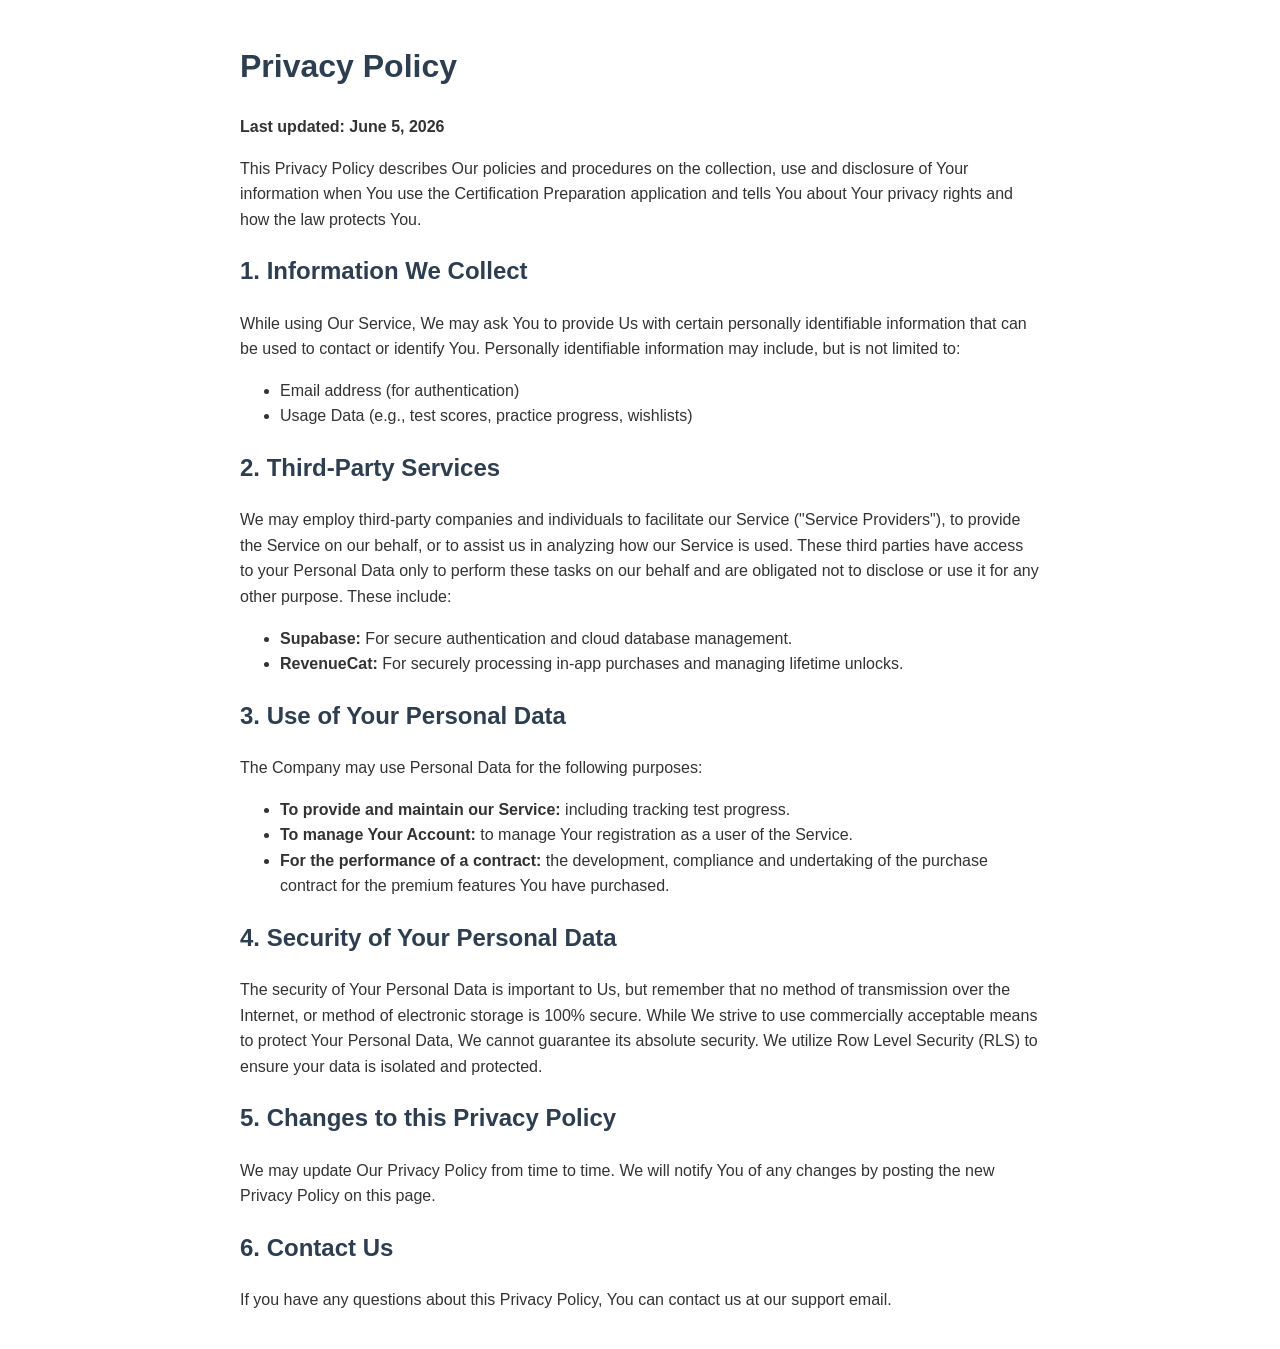
==== certification-policy.html @ d90bf780 "Add certification preparation privacy policy" ====
<!DOCTYPE html>
<html lang="en">
<head>
    <meta charset="UTF-8">
    <meta name="viewport" content="width=device-width, initial-scale=1.0">
    <title>Privacy Policy - Certification Preparation</title>
    <style>
        body { font-family: -apple-system, BlinkMacSystemFont, "Segoe UI", Roboto, Helvetica, Arial, sans-serif; line-height: 1.6; color: #333; max-width: 800px; margin: 0 auto; padding: 20px; }
        h1, h2 { color: #2c3e50; }
        a { color: #3498db; text-decoration: none; }
        a:hover { text-decoration: underline; }
    </style>
</head>
<body>
    <h1>Privacy Policy</h1>
    <p><strong>Last updated: June 5, 2026</strong></p>
    
    <p>This Privacy Policy describes Our policies and procedures on the collection, use and disclosure of Your information when You use the Certification Preparation application and tells You about Your privacy rights and how the law protects You.</p>

    <h2>1. Information We Collect</h2>
    <p>While using Our Service, We may ask You to provide Us with certain personally identifiable information that can be used to contact or identify You. Personally identifiable information may include, but is not limited to:</p>
    <ul>
        <li>Email address (for authentication)</li>
        <li>Usage Data (e.g., test scores, practice progress, wishlists)</li>
    </ul>

    <h2>2. Third-Party Services</h2>
    <p>We may employ third-party companies and individuals to facilitate our Service ("Service Providers"), to provide the Service on our behalf, or to assist us in analyzing how our Service is used. These third parties have access to your Personal Data only to perform these tasks on our behalf and are obligated not to disclose or use it for any other purpose. These include:</p>
    <ul>
        <li><strong>Supabase:</strong> For secure authentication and cloud database management.</li>
        <li><strong>RevenueCat:</strong> For securely processing in-app purchases and managing lifetime unlocks.</li>
    </ul>

    <h2>3. Use of Your Personal Data</h2>
    <p>The Company may use Personal Data for the following purposes:</p>
    <ul>
        <li><strong>To provide and maintain our Service:</strong> including tracking test progress.</li>
        <li><strong>To manage Your Account:</strong> to manage Your registration as a user of the Service.</li>
        <li><strong>For the performance of a contract:</strong> the development, compliance and undertaking of the purchase contract for the premium features You have purchased.</li>
    </ul>

    <h2>4. Security of Your Personal Data</h2>
    <p>The security of Your Personal Data is important to Us, but remember that no method of transmission over the Internet, or method of electronic storage is 100% secure. While We strive to use commercially acceptable means to protect Your Personal Data, We cannot guarantee its absolute security. We utilize Row Level Security (RLS) to ensure your data is isolated and protected.</p>

    <h2>5. Changes to this Privacy Policy</h2>
    <p>We may update Our Privacy Policy from time to time. We will notify You of any changes by posting the new Privacy Policy on this page.</p>

    <h2>6. Contact Us</h2>
    <p>If you have any questions about this Privacy Policy, You can contact us at our support email.</p>
</body>
</html>
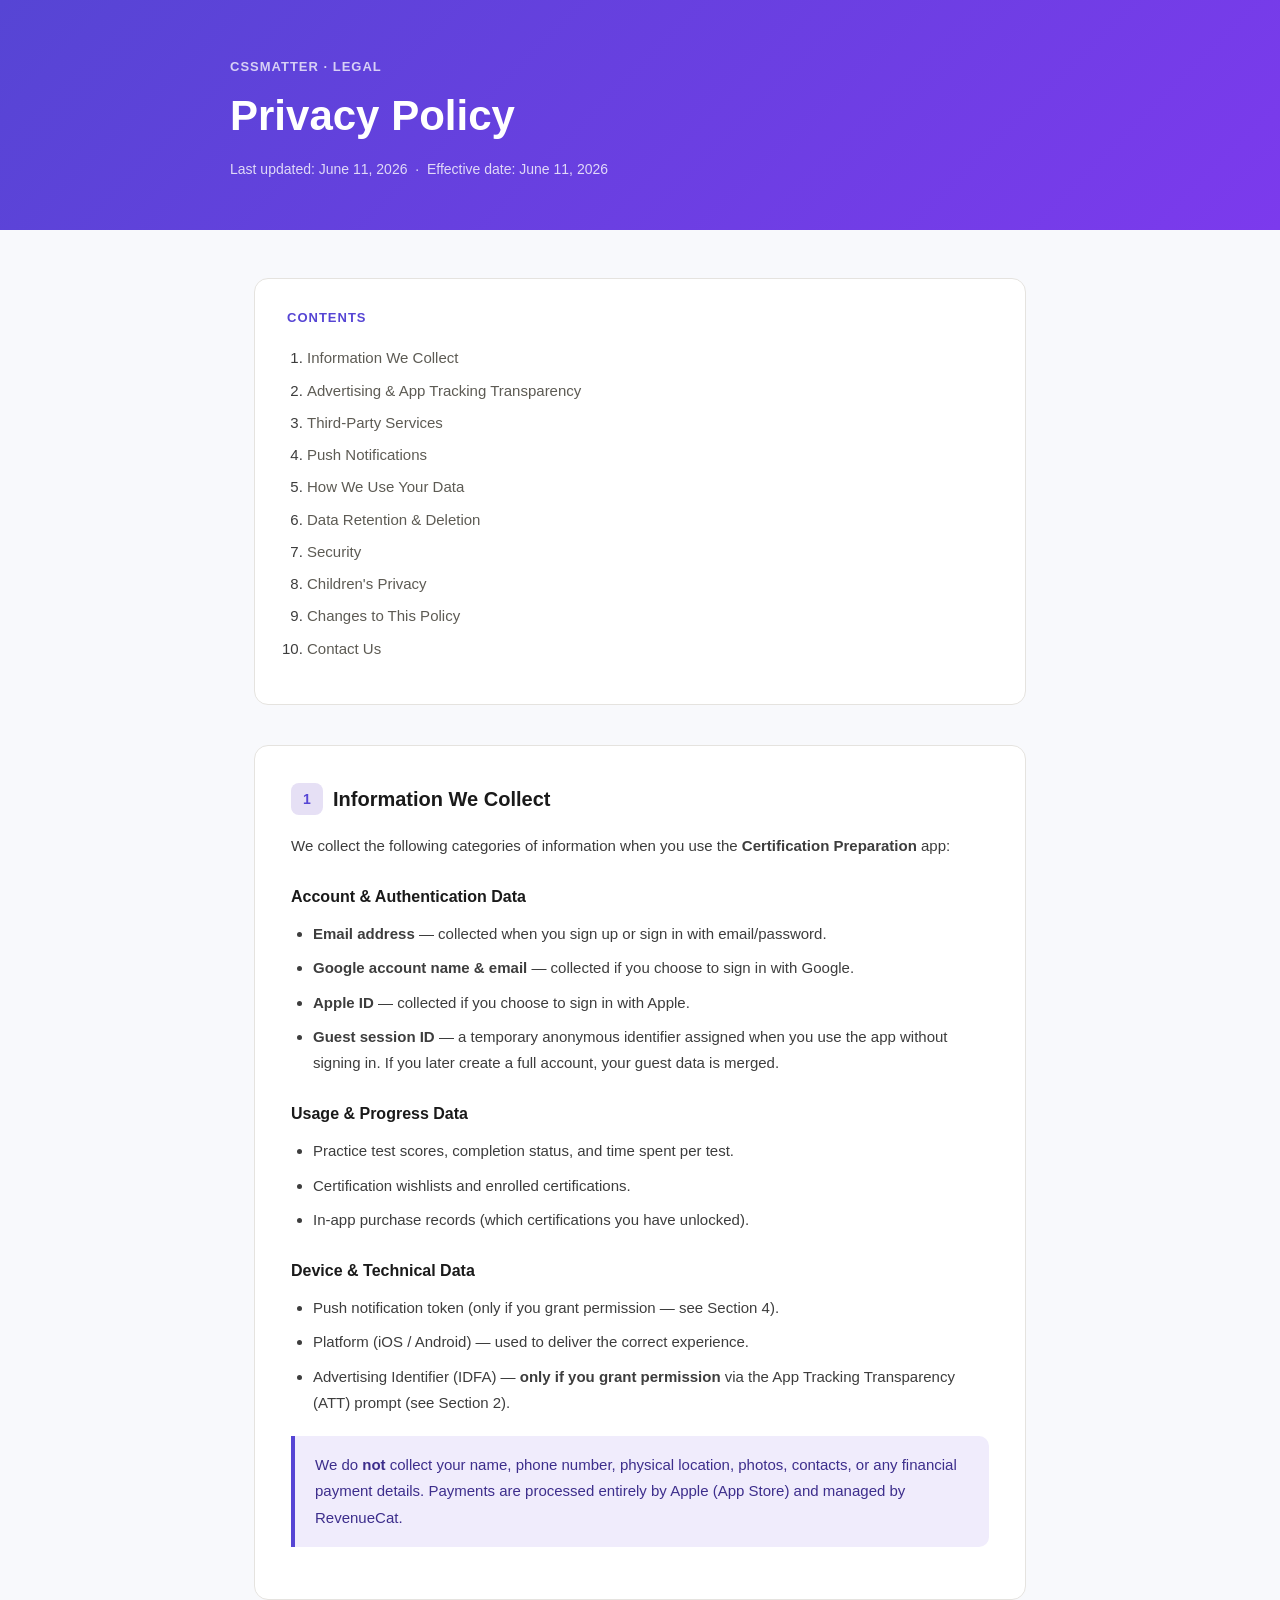
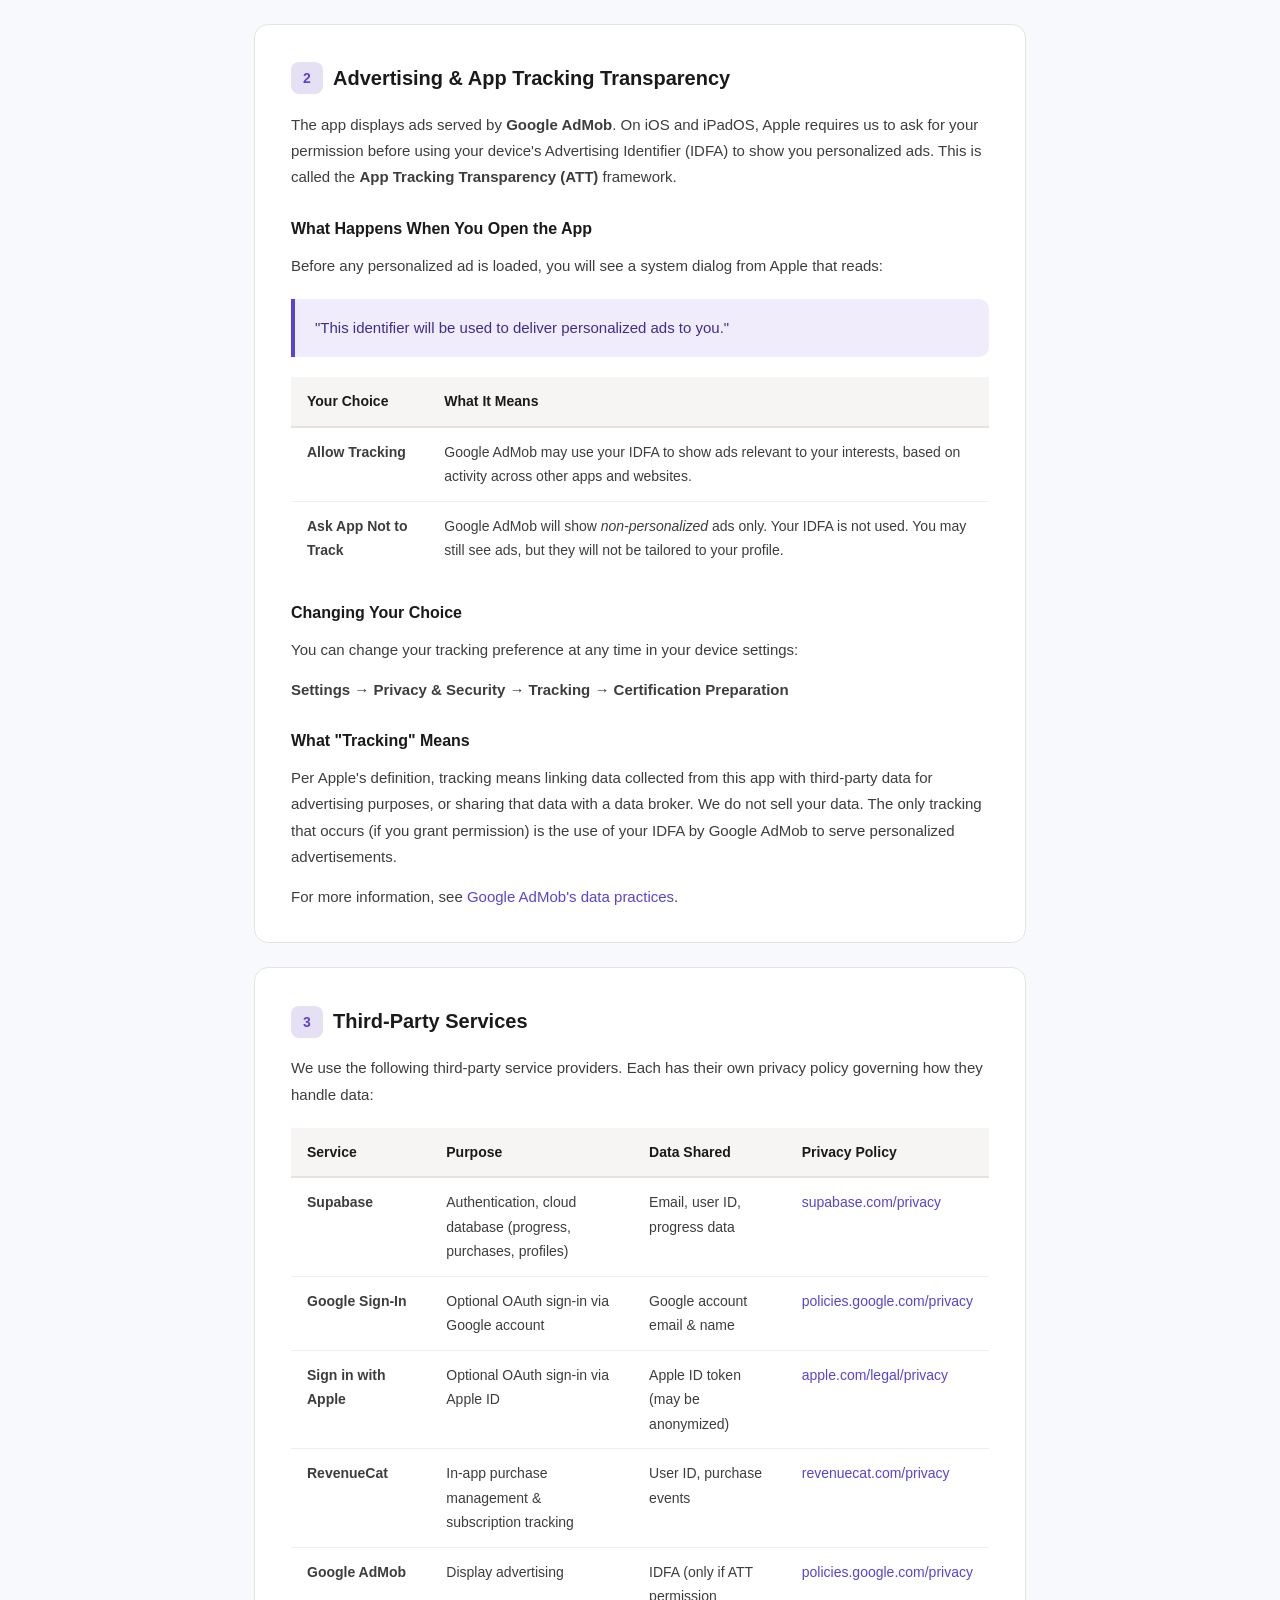
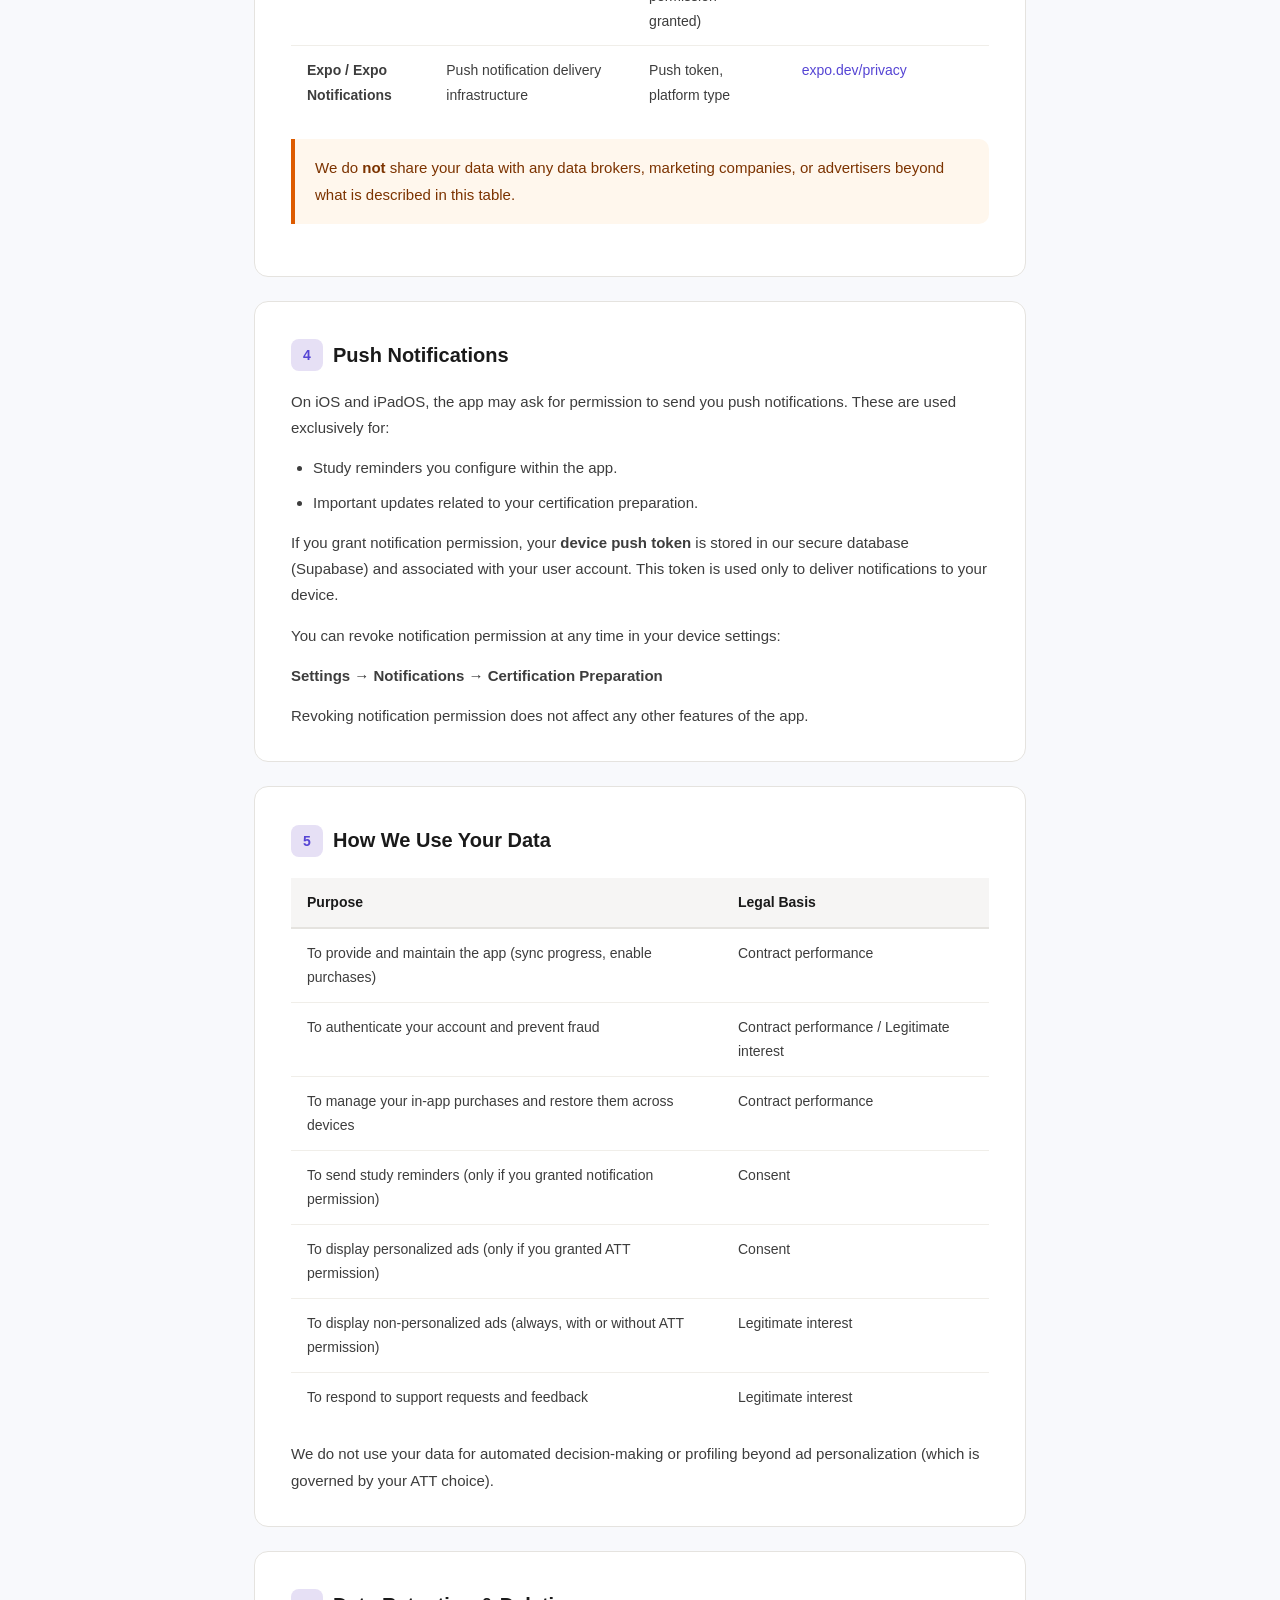
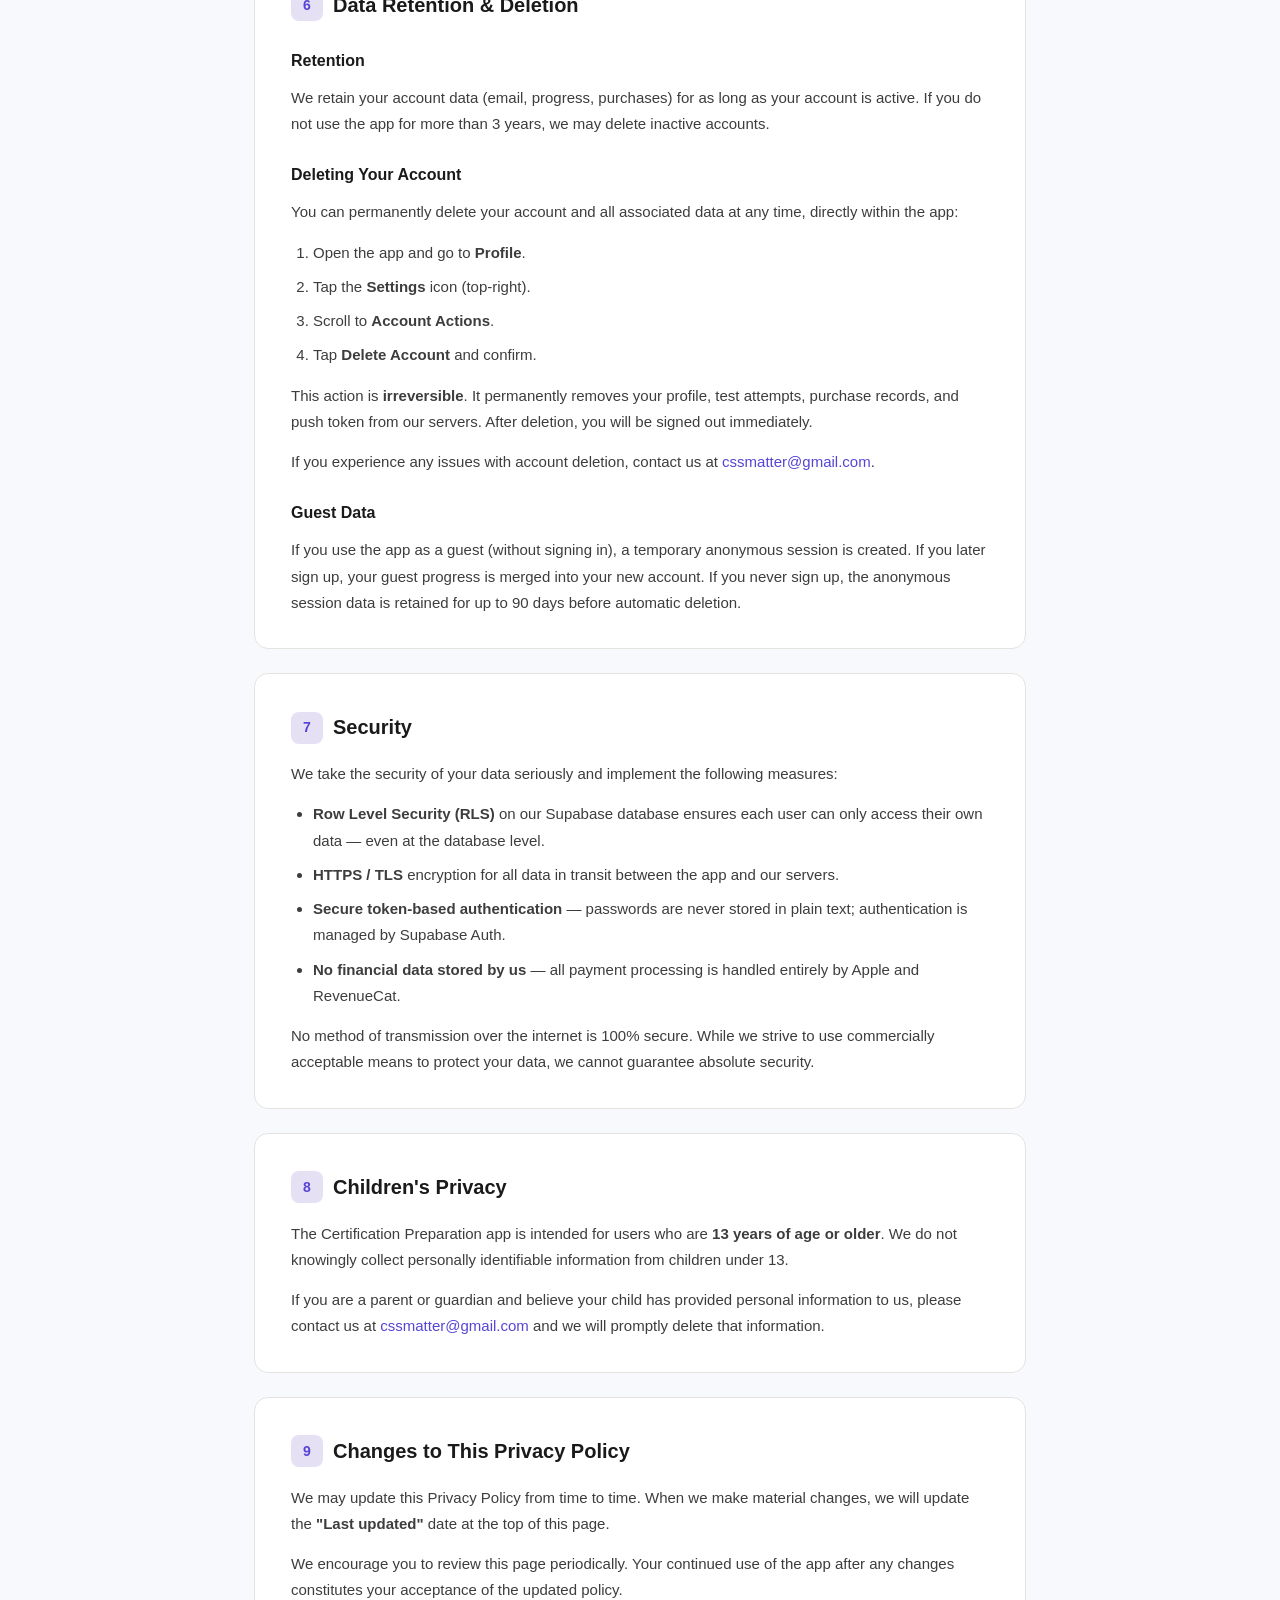
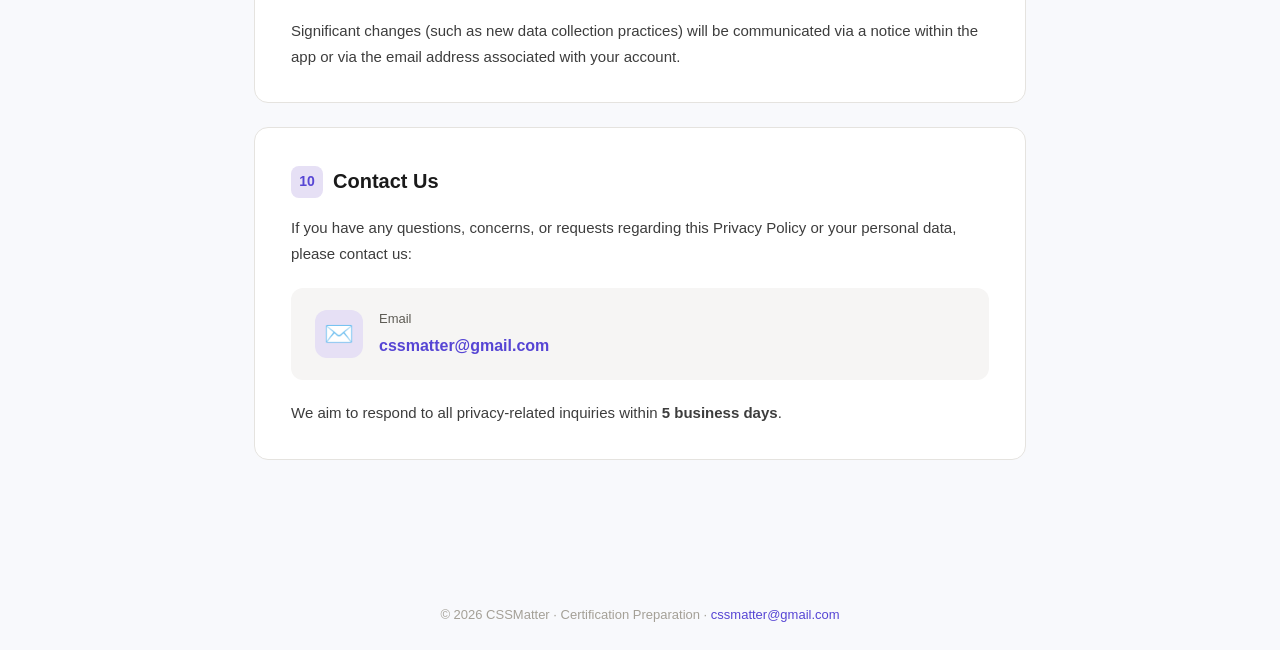
==== commit 5e621def: "Update certification-policy.html" ====
--- a/certification-policy.html
+++ b/certification-policy.html
@@ -4,48 +4,562 @@
     <meta charset="UTF-8">
     <meta name="viewport" content="width=device-width, initial-scale=1.0">
     <title>Privacy Policy - Certification Preparation</title>
+    <meta name="description" content="Privacy Policy for the Certification Preparation mobile application by CSSMatter.">
     <style>
-        body { font-family: -apple-system, BlinkMacSystemFont, "Segoe UI", Roboto, Helvetica, Arial, sans-serif; line-height: 1.6; color: #333; max-width: 800px; margin: 0 auto; padding: 20px; }
-        h1, h2 { color: #2c3e50; }
-        a { color: #3498db; text-decoration: none; }
-        a:hover { text-decoration: underline; }
+        *, *::before, *::after { box-sizing: border-box; margin: 0; padding: 0; }
+
+        body {
+            font-family: -apple-system, BlinkMacSystemFont, "Segoe UI", Roboto, Helvetica, Arial, sans-serif;
+            line-height: 1.75;
+            color: #1a1a2e;
+            background: #f8f9fc;
+        }
+
+        .page-wrap {
+            max-width: 820px;
+            margin: 0 auto;
+            padding: 0 24px 80px;
+        }
+
+        header {
+            background: linear-gradient(135deg, #5645d4 0%, #7c3aed 100%);
+            color: #fff;
+            padding: 56px 24px 48px;
+            margin-bottom: 48px;
+        }
+
+        header .inner {
+            max-width: 820px;
+            margin: 0 auto;
+        }
+
+        header .eyebrow {
+            font-size: 13px;
+            font-weight: 600;
+            letter-spacing: 1px;
+            text-transform: uppercase;
+            opacity: 0.75;
+            margin-bottom: 12px;
+        }
+
+        header h1 {
+            font-size: clamp(28px, 5vw, 42px);
+            font-weight: 800;
+            line-height: 1.2;
+            margin-bottom: 16px;
+        }
+
+        header .meta {
+            font-size: 14px;
+            opacity: 0.8;
+        }
+
+        .toc {
+            background: #fff;
+            border: 1px solid #e5e3df;
+            border-radius: 14px;
+            padding: 28px 32px;
+            margin-bottom: 40px;
+        }
+
+        .toc h2 {
+            font-size: 13px;
+            font-weight: 700;
+            letter-spacing: 1px;
+            text-transform: uppercase;
+            color: #5645d4;
+            margin-bottom: 16px;
+        }
+
+        .toc ol {
+            padding-left: 20px;
+        }
+
+        .toc li {
+            margin-bottom: 6px;
+        }
+
+        .toc a {
+            color: #5d5b54;
+            text-decoration: none;
+            font-size: 15px;
+        }
+
+        .toc a:hover {
+            color: #5645d4;
+            text-decoration: underline;
+        }
+
+        section {
+            background: #fff;
+            border: 1px solid #e5e3df;
+            border-radius: 14px;
+            padding: 36px 36px 32px;
+            margin-bottom: 24px;
+            scroll-margin-top: 24px;
+        }
+
+        section h2 {
+            font-size: 20px;
+            font-weight: 800;
+            color: #1a1a1a;
+            margin-bottom: 16px;
+            display: flex;
+            align-items: center;
+            gap: 10px;
+        }
+
+        section h2 .num {
+            display: inline-flex;
+            align-items: center;
+            justify-content: center;
+            width: 32px;
+            height: 32px;
+            border-radius: 8px;
+            background: #e6e0f5;
+            color: #5645d4;
+            font-size: 14px;
+            font-weight: 800;
+            flex-shrink: 0;
+        }
+
+        section h3 {
+            font-size: 16px;
+            font-weight: 700;
+            color: #1a1a1a;
+            margin: 24px 0 10px;
+        }
+
+        section p {
+            color: #3d3d3d;
+            font-size: 15px;
+            margin-bottom: 14px;
+        }
+
+        section p:last-child {
+            margin-bottom: 0;
+        }
+
+        ul, ol {
+            padding-left: 22px;
+            margin-bottom: 14px;
+        }
+
+        li {
+            color: #3d3d3d;
+            font-size: 15px;
+            margin-bottom: 8px;
+        }
+
+        .highlight-box {
+            background: #f0ecfc;
+            border-left: 4px solid #5645d4;
+            border-radius: 0 10px 10px 0;
+            padding: 16px 20px;
+            margin: 20px 0;
+        }
+
+        .highlight-box p {
+            margin: 0;
+            color: #3d2e8c;
+            font-weight: 500;
+        }
+
+        .warning-box {
+            background: #fff7ed;
+            border-left: 4px solid #dd5b00;
+            border-radius: 0 10px 10px 0;
+            padding: 16px 20px;
+            margin: 20px 0;
+        }
+
+        .warning-box p {
+            margin: 0;
+            color: #7c3300;
+            font-weight: 500;
+        }
+
+        table {
+            width: 100%;
+            border-collapse: collapse;
+            margin: 20px 0;
+            font-size: 14px;
+        }
+
+        th {
+            background: #f6f5f4;
+            text-align: left;
+            padding: 12px 16px;
+            font-weight: 700;
+            color: #1a1a1a;
+            border-bottom: 2px solid #e5e3df;
+        }
+
+        td {
+            padding: 12px 16px;
+            border-bottom: 1px solid #f0eee9;
+            color: #3d3d3d;
+            vertical-align: top;
+        }
+
+        tr:last-child td {
+            border-bottom: none;
+        }
+
+        a {
+            color: #5645d4;
+            text-decoration: none;
+        }
+
+        a:hover {
+            text-decoration: underline;
+        }
+
+        .contact-card {
+            display: flex;
+            align-items: center;
+            gap: 16px;
+            background: #f6f5f4;
+            border-radius: 12px;
+            padding: 20px 24px;
+            margin-top: 20px;
+        }
+
+        .contact-card .icon {
+            width: 48px;
+            height: 48px;
+            border-radius: 12px;
+            background: #e6e0f5;
+            display: flex;
+            align-items: center;
+            justify-content: center;
+            font-size: 24px;
+            flex-shrink: 0;
+        }
+
+        .contact-card .label {
+            font-size: 13px;
+            color: #5d5b54;
+            margin-bottom: 2px;
+        }
+
+        .contact-card .value a {
+            font-size: 16px;
+            font-weight: 700;
+        }
+
+        footer {
+            text-align: center;
+            padding: 40px 24px 24px;
+            color: #a4a097;
+            font-size: 13px;
+        }
+
+        @media (max-width: 600px) {
+            section { padding: 24px 20px; }
+            .toc { padding: 20px; }
+            header { padding: 36px 20px 32px; }
+        }
     </style>
 </head>
 <body>
-    <h1>Privacy Policy</h1>
-    <p><strong>Last updated: June 5, 2026</strong></p>
-    
-    <p>This Privacy Policy describes Our policies and procedures on the collection, use and disclosure of Your information when You use the Certification Preparation application and tells You about Your privacy rights and how the law protects You.</p>
-
-    <h2>1. Information We Collect</h2>
-    <p>While using Our Service, We may ask You to provide Us with certain personally identifiable information that can be used to contact or identify You. Personally identifiable information may include, but is not limited to:</p>
-    <ul>
-        <li>Email address (for authentication)</li>
-        <li>Usage Data (e.g., test scores, practice progress, wishlists)</li>
-    </ul>
-
-    <h2>2. Third-Party Services</h2>
-    <p>We may employ third-party companies and individuals to facilitate our Service ("Service Providers"), to provide the Service on our behalf, or to assist us in analyzing how our Service is used. These third parties have access to your Personal Data only to perform these tasks on our behalf and are obligated not to disclose or use it for any other purpose. These include:</p>
-    <ul>
-        <li><strong>Supabase:</strong> For secure authentication and cloud database management.</li>
-        <li><strong>RevenueCat:</strong> For securely processing in-app purchases and managing lifetime unlocks.</li>
-    </ul>
-
-    <h2>3. Use of Your Personal Data</h2>
-    <p>The Company may use Personal Data for the following purposes:</p>
-    <ul>
-        <li><strong>To provide and maintain our Service:</strong> including tracking test progress.</li>
-        <li><strong>To manage Your Account:</strong> to manage Your registration as a user of the Service.</li>
-        <li><strong>For the performance of a contract:</strong> the development, compliance and undertaking of the purchase contract for the premium features You have purchased.</li>
-    </ul>
-
-    <h2>4. Security of Your Personal Data</h2>
-    <p>The security of Your Personal Data is important to Us, but remember that no method of transmission over the Internet, or method of electronic storage is 100% secure. While We strive to use commercially acceptable means to protect Your Personal Data, We cannot guarantee its absolute security. We utilize Row Level Security (RLS) to ensure your data is isolated and protected.</p>
-
-    <h2>5. Changes to this Privacy Policy</h2>
-    <p>We may update Our Privacy Policy from time to time. We will notify You of any changes by posting the new Privacy Policy on this page.</p>
-
-    <h2>6. Contact Us</h2>
-    <p>If you have any questions about this Privacy Policy, You can contact us at our support email.</p>
+
+<header>
+    <div class="inner">
+        <p class="eyebrow">CSSMatter · Legal</p>
+        <h1>Privacy Policy</h1>
+        <p class="meta">Last updated: June 11, 2026 &nbsp;·&nbsp; Effective date: June 11, 2026</p>
+    </div>
+</header>
+
+<div class="page-wrap">
+
+    <div class="toc">
+        <h2>Contents</h2>
+        <ol>
+            <li><a href="#s1">Information We Collect</a></li>
+            <li><a href="#s2">Advertising &amp; App Tracking Transparency</a></li>
+            <li><a href="#s3">Third-Party Services</a></li>
+            <li><a href="#s4">Push Notifications</a></li>
+            <li><a href="#s5">How We Use Your Data</a></li>
+            <li><a href="#s6">Data Retention &amp; Deletion</a></li>
+            <li><a href="#s7">Security</a></li>
+            <li><a href="#s8">Children's Privacy</a></li>
+            <li><a href="#s9">Changes to This Policy</a></li>
+            <li><a href="#s10">Contact Us</a></li>
+        </ol>
+    </div>
+
+    <section id="s1">
+        <h2><span class="num">1</span> Information We Collect</h2>
+
+        <p>We collect the following categories of information when you use the <strong>Certification Preparation</strong> app:</p>
+
+        <h3>Account &amp; Authentication Data</h3>
+        <ul>
+            <li><strong>Email address</strong> — collected when you sign up or sign in with email/password.</li>
+            <li><strong>Google account name &amp; email</strong> — collected if you choose to sign in with Google.</li>
+            <li><strong>Apple ID</strong> — collected if you choose to sign in with Apple.</li>
+            <li><strong>Guest session ID</strong> — a temporary anonymous identifier assigned when you use the app without signing in. If you later create a full account, your guest data is merged.</li>
+        </ul>
+
+        <h3>Usage &amp; Progress Data</h3>
+        <ul>
+            <li>Practice test scores, completion status, and time spent per test.</li>
+            <li>Certification wishlists and enrolled certifications.</li>
+            <li>In-app purchase records (which certifications you have unlocked).</li>
+        </ul>
+
+        <h3>Device &amp; Technical Data</h3>
+        <ul>
+            <li>Push notification token (only if you grant permission — see Section 4).</li>
+            <li>Platform (iOS / Android) — used to deliver the correct experience.</li>
+            <li>Advertising Identifier (IDFA) — <strong>only if you grant permission</strong> via the App Tracking Transparency (ATT) prompt (see Section 2).</li>
+        </ul>
+
+        <div class="highlight-box">
+            <p>We do <strong>not</strong> collect your name, phone number, physical location, photos, contacts, or any financial payment details. Payments are processed entirely by Apple (App Store) and managed by RevenueCat.</p>
+        </div>
+    </section>
+
+    <section id="s2">
+        <h2><span class="num">2</span> Advertising &amp; App Tracking Transparency</h2>
+
+        <p>The app displays ads served by <strong>Google AdMob</strong>. On iOS and iPadOS, Apple requires us to ask for your permission before using your device's Advertising Identifier (IDFA) to show you personalized ads. This is called the <strong>App Tracking Transparency (ATT)</strong> framework.</p>
+
+        <h3>What Happens When You Open the App</h3>
+        <p>Before any personalized ad is loaded, you will see a system dialog from Apple that reads:</p>
+
+        <div class="highlight-box">
+            <p>"This identifier will be used to deliver personalized ads to you."</p>
+        </div>
+
+        <table>
+            <thead>
+                <tr>
+                    <th>Your Choice</th>
+                    <th>What It Means</th>
+                </tr>
+            </thead>
+            <tbody>
+                <tr>
+                    <td><strong>Allow Tracking</strong></td>
+                    <td>Google AdMob may use your IDFA to show ads relevant to your interests, based on activity across other apps and websites.</td>
+                </tr>
+                <tr>
+                    <td><strong>Ask App Not to Track</strong></td>
+                    <td>Google AdMob will show <em>non-personalized</em> ads only. Your IDFA is not used. You may still see ads, but they will not be tailored to your profile.</td>
+                </tr>
+            </tbody>
+        </table>
+
+        <h3>Changing Your Choice</h3>
+        <p>You can change your tracking preference at any time in your device settings:</p>
+        <p><strong>Settings → Privacy &amp; Security → Tracking → Certification Preparation</strong></p>
+
+        <h3>What "Tracking" Means</h3>
+        <p>Per Apple's definition, tracking means linking data collected from this app with third-party data for advertising purposes, or sharing that data with a data broker. We do not sell your data. The only tracking that occurs (if you grant permission) is the use of your IDFA by Google AdMob to serve personalized advertisements.</p>
+
+        <p>For more information, see <a href="https://support.google.com/admob/answer/6128543" target="_blank" rel="noopener">Google AdMob's data practices</a>.</p>
+    </section>
+
+    <section id="s3">
+        <h2><span class="num">3</span> Third-Party Services</h2>
+
+        <p>We use the following third-party service providers. Each has their own privacy policy governing how they handle data:</p>
+
+        <table>
+            <thead>
+                <tr>
+                    <th>Service</th>
+                    <th>Purpose</th>
+                    <th>Data Shared</th>
+                    <th>Privacy Policy</th>
+                </tr>
+            </thead>
+            <tbody>
+                <tr>
+                    <td><strong>Supabase</strong></td>
+                    <td>Authentication, cloud database (progress, purchases, profiles)</td>
+                    <td>Email, user ID, progress data</td>
+                    <td><a href="https://supabase.com/privacy" target="_blank" rel="noopener">supabase.com/privacy</a></td>
+                </tr>
+                <tr>
+                    <td><strong>Google Sign-In</strong></td>
+                    <td>Optional OAuth sign-in via Google account</td>
+                    <td>Google account email &amp; name</td>
+                    <td><a href="https://policies.google.com/privacy" target="_blank" rel="noopener">policies.google.com/privacy</a></td>
+                </tr>
+                <tr>
+                    <td><strong>Sign in with Apple</strong></td>
+                    <td>Optional OAuth sign-in via Apple ID</td>
+                    <td>Apple ID token (may be anonymized)</td>
+                    <td><a href="https://www.apple.com/legal/privacy/" target="_blank" rel="noopener">apple.com/legal/privacy</a></td>
+                </tr>
+                <tr>
+                    <td><strong>RevenueCat</strong></td>
+                    <td>In-app purchase management &amp; subscription tracking</td>
+                    <td>User ID, purchase events</td>
+                    <td><a href="https://www.revenuecat.com/privacy" target="_blank" rel="noopener">revenuecat.com/privacy</a></td>
+                </tr>
+                <tr>
+                    <td><strong>Google AdMob</strong></td>
+                    <td>Display advertising</td>
+                    <td>IDFA (only if ATT permission granted)</td>
+                    <td><a href="https://policies.google.com/privacy" target="_blank" rel="noopener">policies.google.com/privacy</a></td>
+                </tr>
+                <tr>
+                    <td><strong>Expo / Expo Notifications</strong></td>
+                    <td>Push notification delivery infrastructure</td>
+                    <td>Push token, platform type</td>
+                    <td><a href="https://expo.dev/privacy" target="_blank" rel="noopener">expo.dev/privacy</a></td>
+                </tr>
+            </tbody>
+        </table>
+
+        <div class="warning-box">
+            <p>We do <strong>not</strong> share your data with any data brokers, marketing companies, or advertisers beyond what is described in this table.</p>
+        </div>
+    </section>
+
+    <section id="s4">
+        <h2><span class="num">4</span> Push Notifications</h2>
+
+        <p>On iOS and iPadOS, the app may ask for permission to send you push notifications. These are used exclusively for:</p>
+        <ul>
+            <li>Study reminders you configure within the app.</li>
+            <li>Important updates related to your certification preparation.</li>
+        </ul>
+
+        <p>If you grant notification permission, your <strong>device push token</strong> is stored in our secure database (Supabase) and associated with your user account. This token is used only to deliver notifications to your device.</p>
+
+        <p>You can revoke notification permission at any time in your device settings:</p>
+        <p><strong>Settings → Notifications → Certification Preparation</strong></p>
+
+        <p>Revoking notification permission does not affect any other features of the app.</p>
+    </section>
+
+    <section id="s5">
+        <h2><span class="num">5</span> How We Use Your Data</h2>
+
+        <table>
+            <thead>
+                <tr>
+                    <th>Purpose</th>
+                    <th>Legal Basis</th>
+                </tr>
+            </thead>
+            <tbody>
+                <tr>
+                    <td>To provide and maintain the app (sync progress, enable purchases)</td>
+                    <td>Contract performance</td>
+                </tr>
+                <tr>
+                    <td>To authenticate your account and prevent fraud</td>
+                    <td>Contract performance / Legitimate interest</td>
+                </tr>
+                <tr>
+                    <td>To manage your in-app purchases and restore them across devices</td>
+                    <td>Contract performance</td>
+                </tr>
+                <tr>
+                    <td>To send study reminders (only if you granted notification permission)</td>
+                    <td>Consent</td>
+                </tr>
+                <tr>
+                    <td>To display personalized ads (only if you granted ATT permission)</td>
+                    <td>Consent</td>
+                </tr>
+                <tr>
+                    <td>To display non-personalized ads (always, with or without ATT permission)</td>
+                    <td>Legitimate interest</td>
+                </tr>
+                <tr>
+                    <td>To respond to support requests and feedback</td>
+                    <td>Legitimate interest</td>
+                </tr>
+            </tbody>
+        </table>
+
+        <p>We do not use your data for automated decision-making or profiling beyond ad personalization (which is governed by your ATT choice).</p>
+    </section>
+
+    <section id="s6">
+        <h2><span class="num">6</span> Data Retention &amp; Deletion</h2>
+
+        <h3>Retention</h3>
+        <p>We retain your account data (email, progress, purchases) for as long as your account is active. If you do not use the app for more than 3 years, we may delete inactive accounts.</p>
+
+        <h3>Deleting Your Account</h3>
+        <p>You can permanently delete your account and all associated data at any time, directly within the app:</p>
+        <ol>
+            <li>Open the app and go to <strong>Profile</strong>.</li>
+            <li>Tap the <strong>Settings</strong> icon (top-right).</li>
+            <li>Scroll to <strong>Account Actions</strong>.</li>
+            <li>Tap <strong>Delete Account</strong> and confirm.</li>
+        </ol>
+
+        <p>This action is <strong>irreversible</strong>. It permanently removes your profile, test attempts, purchase records, and push token from our servers. After deletion, you will be signed out immediately.</p>
+
+        <p>If you experience any issues with account deletion, contact us at <a href="mailto:cssmatter@gmail.com">cssmatter@gmail.com</a>.</p>
+
+        <h3>Guest Data</h3>
+        <p>If you use the app as a guest (without signing in), a temporary anonymous session is created. If you later sign up, your guest progress is merged into your new account. If you never sign up, the anonymous session data is retained for up to 90 days before automatic deletion.</p>
+    </section>
+
+    <section id="s7">
+        <h2><span class="num">7</span> Security</h2>
+
+        <p>We take the security of your data seriously and implement the following measures:</p>
+        <ul>
+            <li><strong>Row Level Security (RLS)</strong> on our Supabase database ensures each user can only access their own data — even at the database level.</li>
+            <li><strong>HTTPS / TLS</strong> encryption for all data in transit between the app and our servers.</li>
+            <li><strong>Secure token-based authentication</strong> — passwords are never stored in plain text; authentication is managed by Supabase Auth.</li>
+            <li><strong>No financial data stored by us</strong> — all payment processing is handled entirely by Apple and RevenueCat.</li>
+        </ul>
+
+        <p>No method of transmission over the internet is 100% secure. While we strive to use commercially acceptable means to protect your data, we cannot guarantee absolute security.</p>
+    </section>
+
+    <section id="s8">
+        <h2><span class="num">8</span> Children's Privacy</h2>
+
+        <p>The Certification Preparation app is intended for users who are <strong>13 years of age or older</strong>. We do not knowingly collect personally identifiable information from children under 13.</p>
+
+        <p>If you are a parent or guardian and believe your child has provided personal information to us, please contact us at <a href="mailto:cssmatter@gmail.com">cssmatter@gmail.com</a> and we will promptly delete that information.</p>
+    </section>
+
+    <section id="s9">
+        <h2><span class="num">9</span> Changes to This Privacy Policy</h2>
+
+        <p>We may update this Privacy Policy from time to time. When we make material changes, we will update the <strong>"Last updated"</strong> date at the top of this page.</p>
+
+        <p>We encourage you to review this page periodically. Your continued use of the app after any changes constitutes your acceptance of the updated policy.</p>
+
+        <p>Significant changes (such as new data collection practices) will be communicated via a notice within the app or via the email address associated with your account.</p>
+    </section>
+
+    <section id="s10">
+        <h2><span class="num">10</span> Contact Us</h2>
+
+        <p>If you have any questions, concerns, or requests regarding this Privacy Policy or your personal data, please contact us:</p>
+
+        <div class="contact-card">
+            <div class="icon">✉️</div>
+            <div>
+                <p class="label">Email</p>
+                <p class="value"><a href="mailto:cssmatter@gmail.com">cssmatter@gmail.com</a></p>
+            </div>
+        </div>
+
+        <p style="margin-top: 20px;">We aim to respond to all privacy-related inquiries within <strong>5 business days</strong>.</p>
+    </section>
+
+</div>
+
+<footer>
+    <p>© 2026 CSSMatter · Certification Preparation · <a href="mailto:cssmatter@gmail.com">cssmatter@gmail.com</a></p>
+</footer>
+
 </body>
 </html>
